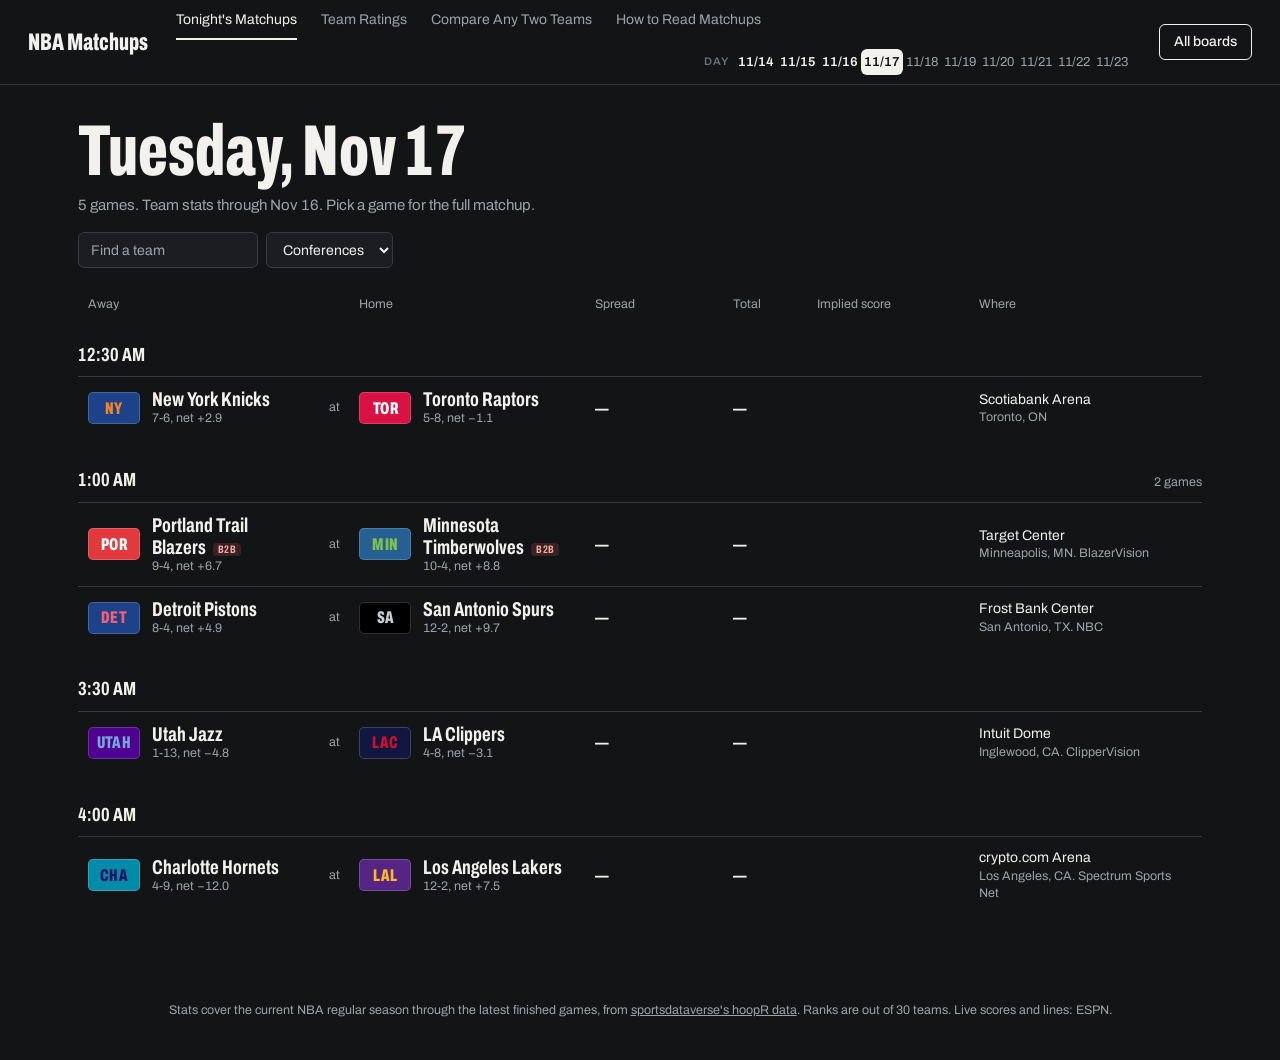
==== index.html @ ba772531 "Start the NBA Matchup Dashboard repo Co-Authored-By: Claude Opus 5.5 <noreply@anthropic.com> Claude-" ====
<!DOCTYPE html>
<html lang="en">
<head>
<meta charset="UTF-8">
<meta name="viewport" content="width=device-width, initial-scale=1.0">
<title>NBA Matchups</title>
<meta name="description" content="Every NBA game tonight on one board: spreads, totals, implied scores and rest, with a full offense-vs-defense breakdown of each matchup.">
<meta property="og:type" content="website">
<meta property="og:site_name" content="NBA Matchups">
<meta property="og:title" content="NBA Matchups">
<meta property="og:description" content="Every NBA game tonight on one board: spreads, totals, implied scores and rest, with a full offense-vs-defense breakdown of each matchup.">
<link rel="preconnect" href="https://fonts.googleapis.com">
<link rel="preconnect" href="https://fonts.gstatic.com" crossorigin>
<link rel="stylesheet" href="https://fonts.googleapis.com/css2?family=Archivo:wdth,wght@62..125,400..800&display=swap">
<link rel="stylesheet" href="style.css?v=202611172030">
<link rel="stylesheet" href="nba.css?v=202611172030">
</head>
<body data-page="week">
<header class="topbar">
  <h1><a href="index.html" class="home-link">NBA Matchups</a></h1>
  <nav class="topnav no-print">
    <a href="index.html" class="active"><span class="nav-full">Tonight's Matchups</span><span class="nav-short">Tonight</span></a>
    <a href="ratings.html"><span class="nav-full">Team Ratings</span><span class="nav-short">Ratings</span></a>
    <a href="compare.html"><span class="nav-full">Compare Any Two Teams</span><span class="nav-short">Compare</span></a>
    <a href="how-to-read.html"><span class="nav-full">How to Read Matchups</span><span class="nav-short">How to Read</span></a>
  </nav>
  <a href="/" class="league-link no-print">All boards</a>
</header>

<main id="app">
  <section class="week-head">
    <div>
      <h2 id="weekTitle" class="week-title">Tonight's Matchups</h2>
      <p id="weekSub" class="week-sub"></p>
    </div>
    <div class="week-filters">
      <input id="teamSearch" type="search" placeholder="Find a team" aria-label="Find a team">
      <select id="confFilter" aria-label="Conference or division"></select>
    </div>
  </section>
  <div id="gameList"><div class="empty-note">Loading games...</div></div>
</main>

<footer class="no-print">
  <p>Stats cover the current NBA regular season through the latest finished games, from <a href="https://github.com/sportsdataverse/hoopR-nba-data" rel="noopener">sportsdataverse's hoopR data</a>. Ranks are out of 30 teams. Live scores and lines: ESPN.</p>
</footer>

<script src="teamcolors.js?v=202611172030"></script>
<script src="common.js?v=202611172030"></script>
<script src="live.js?v=202611172030"></script>
<script src="matchups.js?v=202611172030"></script>
</body>
</html>
---- style.css ----
:root {
  --bg: #131416;
  --panel: #1b1d21;
  --panel-alt: #24272c;
  --border: #353a42;
  --hair: rgba(53, 58, 66, 0.55);
  --text: #f2f1ee;
  --text-dim: #9da2ab;
  --mute: #6b717c;
  --accent: #f2f1ee;
  --accent-soft: #24272c;
  --good: #4ade80;
  --neg: #f87171;
  --good-bg: rgba(74, 222, 128, 0.16);
  --neg-bg: rgba(248, 113, 113, 0.16);
  --live: #dc2626;
  --track: #353a42;
  --radius: 8px;
  --font: "Archivo", "Helvetica Neue", Arial, sans-serif;
  /* a team's colors; each team's element sets its own (teamcolors.js) */
  --tc: #3a3f47;
  --tc-on: #f2f1ee;
  --tc-on2: #f2f1ee;
  --tc-on2s: #f2f1ee;
  --tc-ink: #f2f1ee;
  --tc-inkp: #111318;
}

* { box-sizing: border-box; }

html { -webkit-text-size-adjust: 100%; }

body {
  margin: 0;
  font-family: var(--font);
  font-size: 0.9375rem;
  line-height: 1.4;
  background: var(--bg);
  color: var(--text);
  font-variant-numeric: tabular-nums;
  -webkit-font-smoothing: antialiased;
}

button, input, select { font: inherit; }
[hidden] { display: none !important; }
a { color: inherit; }
:focus-visible { outline: 2px solid var(--text); outline-offset: 2px; }

/* ---------- Top bar ---------- */
.topbar {
  display: grid;
  grid-template-columns: auto minmax(0, 1fr) auto;
  column-gap: 28px;
  align-items: center;
  padding: 0 28px;
  min-height: 64px;
  border-bottom: 1px solid var(--border);
}
.topbar h1 {
  margin: 0;
  font-size: 1.5rem;
  line-height: 1;
  font-stretch: 62%;
  font-weight: 800;
  white-space: nowrap;
}
.home-link { color: inherit; text-decoration: none; }
.topnav { display: flex; align-items: stretch; flex-wrap: wrap; gap: 0 24px; min-height: 64px; }
.topnav a {
  display: flex;
  align-items: center;
  color: var(--text-dim);
  text-decoration: none;
  font-size: 0.875rem;
  white-space: nowrap;
  border-top: 2px solid transparent;
  border-bottom: 2px solid transparent;
}
.topnav > a { min-height: 40px; }
.topnav a:hover { color: var(--text); }
.topnav a.active { color: var(--text); border-bottom-color: var(--accent); }
.topnav .nav-short { display: none; }

/* Week strip: one link per week, right-aligned so the last week sits beside the player
   search. It takes whatever room the top bar has left and scrolls sideways when short. */
.navtools {
  flex: 1 1 auto;      /* wraps to its own row, as one piece, when the first row is full */
  min-width: 0;
  display: flex;
  align-items: center;
  gap: 0 14px;
  min-height: 44px;
}
.weeknav {
  flex: 1 1 auto;
  min-width: 0;
  display: flex;
  align-items: center;
  overflow-x: auto;
  scrollbar-width: none;
}
.topnav.nav-tight .nav-full { display: none; }
.topnav.nav-tight .nav-short { display: inline; }
.weeknav::-webkit-scrollbar { display: none; }
.wk-label {
  flex: none;
  margin-left: auto;   /* pushes the weeks to the right; unlike justify-content it still scrolls */
  padding-right: 6px;
  font-size: 0.6875rem;
  font-weight: 600;
  letter-spacing: 0.08em;
  text-transform: uppercase;
  color: var(--mute);
}
.topnav .weeknav a {
  position: relative;
  flex: none;
  justify-content: center;
  min-width: 24px;
  height: 26px;
  padding: 0 3px;
  border: 0;
  border-radius: 6px;
  font-size: 0.8125rem;
  font-weight: 600;
  color: var(--text);
}
.topnav .weeknav a.next { font-weight: 400; color: var(--text-dim); }
.topnav .weeknav a.now { box-shadow: inset 0 0 0 1px var(--text-dim); }
.topnav .weeknav a:hover { background: var(--panel-alt); color: var(--text); }
.topnav .weeknav a.sel { background: var(--accent); color: var(--bg); box-shadow: none; }
.wk-pre { position: absolute; width: 1px; height: 1px; overflow: hidden; clip-path: inset(50%); white-space: nowrap; }
.navtools .psearch { flex: none; margin-left: 0; }

.league-link {
  display: inline-flex;
  align-items: center;
  height: 36px;
  padding: 0 14px;
  border: 1px solid var(--accent);
  border-radius: 6px;
  color: var(--text);
  text-decoration: none;
  font-size: 0.875rem;
  font-weight: 500;
  white-space: nowrap;
}
.league-link:hover { background: var(--panel-alt); }

main {
  max-width: 1180px;
  margin: 0 auto;
  padding: 32px 28px 56px;
}

/* ---------- Buttons and fields ---------- */
.print-btn {
  display: inline-flex;
  align-items: center;
  height: 36px;
  padding: 0 14px;
  background: transparent;
  color: var(--text);
  border: 1px solid var(--border);
  border-radius: 6px;
  font-size: 0.875rem;
  font-weight: 500;
  text-decoration: none;
  white-space: nowrap;
  cursor: pointer;
}
.print-btn:hover { background: var(--panel-alt); }
.print-btn:disabled { opacity: 0.5; cursor: default; }
a.pdf-btn[hidden] { display: none; }
.bar-actions { display: flex; gap: 8px; flex-wrap: wrap; justify-content: flex-end; }
.print-btn-single { height: 32px; }

.week-filters input[type="search"], .week-filters select, .picker select, .psearch input,
.prop-inputs select, .prop-inputs input {
  height: 36px;
  padding: 0 12px;
  background: var(--panel);
  color: var(--text);
  border: 1px solid var(--border);
  border-radius: 6px;
  font-size: 0.875rem;
}
.week-filters input::placeholder, .psearch input::placeholder { color: var(--text-dim); }

/* ---------- Team block ---------- */
.slab {
  display: inline-grid;
  place-items: center;
  flex: none;
  width: 52px;
  height: 32px;
  border-radius: 5px;
  background: var(--tc);
  color: var(--tc-on2);
  font-size: 1.0625rem;
  line-height: 1;
  font-stretch: 62%;
  font-weight: 800;
  letter-spacing: 0.02em;
  box-shadow: inset 0 0 0 1px rgba(255, 255, 255, 0.18);
  -webkit-print-color-adjust: exact;
  print-color-adjust: exact;
}
.slab.long { font-size: 0.875rem; letter-spacing: 0; }
.tc { color: var(--tc-ink); }

/* ---------- AP rank tag ---------- */
.ap-rank {
  display: inline-block;
  margin-right: 5px;
  font-size: 0.68em;
  font-weight: 600;
  font-stretch: 100%;
  opacity: 0.75;
  vertical-align: 0.1em;
}

/* ---------- Week board ---------- */
.week-head {
  display: flex;
  justify-content: space-between;
  align-items: flex-end;
  gap: 16px 24px;
  flex-wrap: wrap;
  margin-bottom: 28px;
}
.week-title { margin: 0; font-size: 4.5rem; line-height: 0.95; font-stretch: 62%; font-weight: 800; }
.week-sub { margin: 10px 0 0; color: var(--text-dim); }
.week-filters { display: flex; gap: 8px; align-items: center; flex-wrap: wrap; }
.week-filters input[type="search"] { width: 180px; }
.ranked-toggle { display: flex; gap: 8px; align-items: center; min-height: 36px; padding: 0 6px; font-size: 0.875rem; cursor: pointer; }
.ranked-toggle input { width: 18px; height: 18px; margin: 0; accent-color: var(--text); }
.live-note { margin: 6px 0 0; font-size: 0.8125rem; color: var(--text); }

.board-cols, .game-row {
  display: grid;
  grid-template-columns: minmax(0, 1.35fr) 22px minmax(0, 1.35fr) 124px 70px 148px minmax(0, 1.3fr);
  column-gap: 14px;
  align-items: center;
}
.board-cols { padding: 0 10px; font-size: 0.78rem; color: var(--text-dim); }
.day-label {
  display: flex;
  align-items: baseline;
  gap: 10px;
  margin: 0;
  padding: 28px 0 8px;
  font-size: 1.1875rem;
  font-stretch: 68%;
  font-weight: 700;
}
.day-count { margin-left: auto; font-size: 0.78rem; font-weight: 400; font-stretch: 100%; color: var(--text-dim); }
.game-row {
  padding: 11px 10px;
  border-top: 1px solid var(--border);
  color: var(--text);
  text-decoration: none;
}
.game-row:hover { background: var(--panel); }
.gr-team { display: flex; align-items: center; gap: 12px; min-width: 0; }
.gr-tx { min-width: 0; flex: 1; }
.gr-name { font-size: 1.25rem; line-height: 1.1; font-stretch: 68%; font-weight: 700; text-wrap: balance; }
.gr-sub { font-size: 0.78rem; color: var(--text-dim); }
.gr-score { margin-left: auto; font-size: 1.75rem; line-height: 1; font-stretch: 62%; font-weight: 800; }
.gr-team.lost .gr-score { color: var(--text-dim); }
.gr-at { text-align: center; font-size: 0.78rem; color: var(--text-dim); }
.gr-big { font-size: 1.25rem; line-height: 1.15; font-stretch: 68%; font-weight: 700; }
.gr-move { color: var(--accent); }
.game-row.done .gr-spread, .game-row.done .gr-total { color: var(--text-dim); }
/* a later week's games (week strip) are a plain list, not links */
.game-row.upcoming, .game-row.upcoming:hover { background: none; cursor: default; }
.gr-implied, .gr-where { min-width: 0; font-size: 0.875rem; }
.gr-note { color: var(--text); }
.ou-pre, .imp-pre { display: none; }
.game-sit { color: var(--text); }
.poss { margin-left: 6px; font-size: 0.6em; vertical-align: 0.2em; }
.hero-score .poss { margin-left: 8px; font-size: 0.875rem; vertical-align: middle; }
.bye-note { margin: 20px 0 0; padding-top: 14px; border-top: 1px solid var(--border); color: var(--text-dim); font-size: 0.875rem; }

/* ---------- Matchup page: scorebug ---------- */
.matchup-bar { display: flex; justify-content: space-between; align-items: center; gap: 12px; flex-wrap: wrap; margin-bottom: 16px; }
.back-link { color: var(--text-dim); text-decoration: none; font-size: 0.875rem; }
.back-link:hover { color: var(--text); }
.mh-week { margin-bottom: 8px; font-size: 0.875rem; color: var(--text-dim); }
.game-hero {
  display: grid;
  grid-template-columns: minmax(0, 1fr) 280px minmax(0, 1fr);
  border: 1px solid var(--border);
  border-radius: var(--radius);
  overflow: hidden;
}
.hero-team {
  display: grid;
  grid-template-columns: minmax(0, 1fr) auto;
  grid-template-areas: "side side" "name score" "rec rec";
  align-content: center;
  align-items: center;
  gap: 6px 16px;
  padding: 26px 30px;
  min-width: 0;
  background: var(--tc);
  color: var(--tc-on2);
  -webkit-print-color-adjust: exact;
  print-color-adjust: exact;
}
.hero-team[data-side="home"] {
  grid-template-columns: auto minmax(0, 1fr);
  grid-template-areas: "side side" "score name" "rec rec";
  text-align: right;
}
.hero-side { grid-area: side; font-size: 0.8125rem; font-weight: 600; color: var(--tc-on2s); }
.hero-name { grid-area: name; min-width: 0; font-size: 2.875rem; line-height: 0.95; font-stretch: 62%; font-weight: 800; text-wrap: balance; overflow-wrap: break-word; }
.hero-rec { grid-area: rec; font-size: 0.875rem; font-weight: 500; color: var(--tc-on2s); }
.hero-score { grid-area: score; font-size: 3.75rem; line-height: 0.9; font-stretch: 62%; font-weight: 800; }
.hero-score[hidden] { display: none; }
.hero-score.lost { opacity: 0.6; }
.hero-mid {
  display: flex;
  flex-direction: column;
  align-items: center;
  justify-content: center;
  gap: 2px;
  padding: 22px 16px;
  background: var(--panel);
  text-align: center;
}
.hero-live { margin-bottom: 8px; font-size: 0.875rem; font-weight: 600; }
.hero-line { font-size: 2.75rem; line-height: 1; font-stretch: 62%; font-weight: 800; }
.hero-total { margin-top: 4px; font-size: 1.375rem; font-stretch: 68%; font-weight: 700; }
.hero-info { font-size: 0.78rem; color: var(--text-dim); }
.hero-implied { margin-top: 8px; }
.hero-move { color: var(--accent); }
.hero-facts {
  display: flex;
  flex-wrap: wrap;
  justify-content: space-between;
  gap: 6px 24px;
  padding: 12px 4px;
  border-bottom: 1px solid var(--border);
  font-size: 0.875rem;
  color: var(--text-dim);
}
.hero-ref { padding: 8px 4px 0; font-size: 0.78rem; color: var(--text-dim); }
/* the value board's line, bets and links under the header (from fb-value-board's feed) */
.hero-board {
  display: flex; flex-wrap: wrap; align-items: baseline; gap: 6px 18px;
  margin-top: 10px; padding: 10px 12px; border: 1px solid var(--border); border-radius: 6px;
  font-size: 0.875rem; color: var(--text-dim);
}
.hero-board b { color: var(--text); }
.vb-lbl { font-weight: 700; color: var(--text); text-transform: uppercase; letter-spacing: 0.04em; font-size: 0.72rem; }
.vb-bet { white-space: nowrap; color: var(--text); font-weight: 600; padding: 1px 6px; border-radius: 4px; background: rgba(250, 204, 21, 0.16); }
.vb-none { color: var(--text-dim); }
.vb-links { margin-left: auto; }
.vb-links a { color: var(--accent); }
.gr-board { margin-top: 3px; font-size: 0.74rem; color: var(--text-dim); }
.gr-board b { color: var(--text); font-weight: 600; }
.gr-board .vb-bet { font-size: 0.72rem; padding: 0 4px; }
.prop-note { margin-top: 6px; }
@media print { .hero-board, .gr-board { display: none !important; } }

/* ---------- Sections, head to head, betting ---------- */
.section-title { margin: 40px 0 12px; font-size: 1.625rem; line-height: 1.1; font-stretch: 62%; font-weight: 800; }
.edge-grid { display: grid; grid-template-columns: repeat(2, minmax(0, 1fr)); gap: 16px; }
.edge-panel {
  min-width: 0;
  padding: 18px 20px 12px;
  background: var(--panel);
  border: 1px solid var(--border);
  border-radius: var(--radius);
  overflow-x: auto;
}
.edge-panel h4 { margin: 0 0 14px; font-size: 1.0625rem; font-weight: 600; }
.tape {
  display: grid;
  grid-template-columns: 104px 92px minmax(0, 1fr) minmax(0, 1fr) 92px 44px;
  column-gap: 10px;
  align-items: center;
  padding: 7px 0;
  border-top: 1px solid var(--hair);
  font-size: 0.875rem;
}
.tape-h { padding-top: 0; border-top: 0; font-size: 0.78rem; color: var(--text-dim); }
.tape .lbl { color: var(--text-dim); }
.tape .num { text-align: right; }
.tape .edge b { white-space: nowrap; font-size: 0.9375rem; font-stretch: 68%; font-weight: 700; }
.tape .edge .even { color: var(--text-dim); }
.rk { color: var(--text-dim); font-size: 0.78rem; }
.tl { display: flex; justify-content: flex-end; padding-right: 3px; border-right: 1px solid var(--text); }
.tr { display: flex; }
.tb { display: block; height: 10px; border-radius: 2px; background: var(--mute); -webkit-print-color-adjust: exact; print-color-adjust: exact; }
.tb.on { background: var(--tc-ink); }
.edge-key { max-width: 78ch; margin: 10px 0 0; font-size: 0.78rem; color: var(--text-dim); }
.tape-group {
  padding: 14px 0 4px;
  font-size: 0.6875rem;
  font-weight: 600;
  letter-spacing: 0.08em;
  text-transform: uppercase;
  color: var(--text-dim);
}

/* ---------- How to Read Matchups ---------- */
.learn-lede b { color: var(--text); }
.learn-controls { align-items: center; }
.learn-lbl { font-size: 0.8125rem; color: var(--text-dim); }
.learn-controls select { height: 36px; padding: 0 12px; background: var(--panel); color: var(--text); border: 1px solid var(--border); border-radius: 6px; font-size: 0.875rem; }
.learn-btn { display: inline-flex; align-items: center; height: 36px; padding: 0 14px; background: var(--text); color: var(--bg); border-radius: 6px; font-size: 0.875rem; font-weight: 600; text-decoration: none; white-space: nowrap; }
.learn-btn:hover { filter: brightness(0.92); }
.learn-jump { display: flex; flex-wrap: wrap; gap: 8px; margin: -8px 0 36px; }
.learn-jump a { display: inline-flex; align-items: center; gap: 8px; min-height: 36px; padding: 0 12px; border: 1px solid var(--border); border-radius: 6px; color: var(--text-dim); font-size: 0.8125rem; text-decoration: none; }
.learn-jump a:hover { color: var(--text); background: var(--panel-alt); }
.learn-jump .lm { background: var(--panel-alt); color: var(--text); }
.lm { display: inline-grid; place-items: center; flex: none; width: 22px; height: 22px; border-radius: 11px; background: var(--text); color: var(--bg); font-size: 0.6875rem; font-weight: 800; font-stretch: 100%; line-height: 1; letter-spacing: 0; text-transform: none; vertical-align: middle; }
.lm-in { width: 18px; height: 18px; border-radius: 9px; font-size: 0.625rem; margin-left: 4px; }
.learn-sec { margin-bottom: 48px; scroll-margin-top: 16px; }
.learn-head { display: flex; flex-wrap: wrap; align-items: baseline; gap: 4px 12px; margin-bottom: 14px; }
.learn-num { font-size: 0.8125rem; font-weight: 700; color: var(--mute); }
.learn-head h3 { margin: 0; font-size: 1.9rem; line-height: 1; font-stretch: 68%; font-weight: 800; }
.learn-sub { font-size: 0.875rem; color: var(--text-dim); }
.learn-row { display: flex; flex-wrap: wrap; align-items: flex-start; gap: 24px; }
.learn-ex { flex: 999 1 600px; min-width: 0; }
.learn-notes { flex: 1 1 320px; margin: 0; padding: 0; list-style: none; display: flex; flex-direction: column; gap: 14px; }
.learn-notes li { display: grid; grid-template-columns: 26px minmax(0, 1fr); gap: 10px; }
.learn-notes b { display: block; font-size: 0.9375rem; }
.learn-row.wide { flex-direction: column; align-items: stretch; }
.learn-row.wide .learn-ex { flex: none; width: 100%; }
.learn-row.wide .learn-notes { flex: none; display: grid; grid-template-columns: repeat(auto-fit, minmax(260px, 1fr)); gap: 16px 24px; }
.learn-notes p { margin: 2px 0 0; font-size: 0.875rem; color: var(--text-dim); line-height: 1.5; }
.learn-gloss { display: grid; grid-template-columns: repeat(auto-fit, minmax(240px, 1fr)); gap: 10px; margin-top: 18px; }
.learn-gloss div { padding: 12px 14px; background: var(--panel); border: 1px solid var(--hair); border-radius: var(--radius); }
.learn-gloss b { display: block; font-size: 0.875rem; }
.learn-gloss span { font-size: 0.8125rem; color: var(--text-dim); }
.learn-card { margin: 0; }
.learn-card .usage-block { margin-bottom: 0; }
.learn-split { display: flex; flex-wrap: wrap; gap: 14px; align-items: flex-start; }
.learn-split > .learn-card { flex: 1 1 340px; min-width: 0; }
.learn-tip { flex: 1 1 300px; min-width: 0; padding: 12px 12px 10px; background: var(--panel-alt); border: 1px solid var(--border); border-radius: var(--radius); overflow-x: auto; }
.learn-tip table { width: auto; min-width: 100%; font-size: 0.8125rem; }
.learn-tip th, .learn-tip td { padding: 3px 7px; }
.learn-tip .ptip-foot { display: none; }
.learn-prop { margin: 10px 0 0; font-size: 0.875rem; }
.learn-sum { display: flex; flex-wrap: wrap; align-items: center; justify-content: space-between; gap: 12px 24px; padding: 18px 20px; background: var(--panel); border: 1px solid var(--border); border-radius: var(--radius); }
.learn-sum > div { flex: 1 1 520px; }
.learn-sum b { font-size: 1.0625rem; }
.learn-sum p { margin: 4px 0 0; color: var(--text-dim); line-height: 1.5; }

/* Pace and tendency (matchup page, under Head to Head) */
.pace-panel {
  margin-top: 16px;
  padding: 16px 20px 12px;
  background: var(--panel);
  border: 1px solid var(--border);
  border-radius: var(--radius);
}
.pace-head { display: flex; flex-wrap: wrap; align-items: baseline; justify-content: space-between; gap: 4px 16px; margin-bottom: 6px; }
.pace-head h4 { margin: 0; font-size: 1.0625rem; font-weight: 600; }
.pace-sum { font-size: 0.8125rem; color: var(--text-dim); }
.pace-sum b { color: var(--text); }
.pace-scroll { overflow-x: auto; }
.pace-panel table { min-width: 520px; }
.pace-team { display: inline-flex; align-items: center; gap: 10px; }
.pace-team .slab { width: 44px; height: 26px; font-size: 0.9375rem; }

/* Usage (team card) */
.usage-block { margin: 0 0 20px; }
.usage-block > h4 { margin: 0 0 4px 8px; font-size: 0.9375rem; font-weight: 600; }
.usage-block th, .usage-block td { padding: 7px 6px; }
.usage-block .pos-cell { font-size: 0.78rem; color: var(--text-dim); }
.share { display: inline-block; width: 64px; height: 8px; margin-right: 8px; vertical-align: 1px; border-radius: 2px; background: var(--track); }
.share i { display: block; height: 8px; border-radius: 2px; background: var(--tc-ink); -webkit-print-color-adjust: exact; print-color-adjust: exact; }
.trend { color: var(--text-dim); white-space: nowrap; }
.trend.up { color: #7cb6ff; }
.trend.down { color: #ff9a5c; }
.usage-carries { display: flex; flex-wrap: wrap; align-items: center; gap: 8px; margin: 10px 0 0 8px; }
.usage-carries .lbl { font-size: 0.8125rem; color: var(--text-dim); }
.usage-chip { display: inline-flex; align-items: center; gap: 8px; min-height: 32px; padding: 0 12px; border: 1px solid var(--border); border-radius: 6px; font-size: 0.8125rem; }
.usage-block .bet-note { margin-left: 8px; }
.edge-table td { padding: 7px 6px; }
.edge-table td.lbl { color: var(--text-dim); }

.bet-panel { padding-bottom: 10px; }
.bet-panel h4 { margin: 0; font-size: 1.375rem; line-height: 1.1; font-stretch: 68%; font-weight: 700; color: var(--tc-ink); }
.bet-chips {
  display: grid;
  grid-template-columns: repeat(6, minmax(0, 1fr));
  gap: 12px;
  margin: 12px 0 14px;
  padding: 12px 0;
  border-top: 1px solid var(--border);
  border-bottom: 1px solid var(--border);
}
.bet-chip { display: flex; flex-direction: column; gap: 1px; min-width: 0; }
.bet-chip .lbl { font-size: 0.78rem; color: var(--text-dim); }
.bet-chip b { font-size: 1.1875rem; font-stretch: 68%; font-weight: 700; }
.bet-chip .rk { min-height: 1.1em; }
.tag {
  display: inline-block;
  min-width: 22px;
  padding: 1px 6px;
  border-radius: 4px;
  font-size: 0.75rem;
  font-weight: 700;
  text-align: center;
}
.tag.W { background: var(--good-bg); color: var(--good); }
.tag.L { background: var(--neg-bg); color: var(--neg); }
.tag.P { background: var(--track); color: var(--text-dim); }

/* ---------- Tables ---------- */
table { width: 100%; border-collapse: collapse; font-size: 0.875rem; }
th, td { padding: 7px 8px; text-align: left; white-space: nowrap; }
th { color: var(--text-dim); font-size: 0.78rem; font-weight: 500; border-bottom: 1px solid var(--border); }
td { border-bottom: 1px solid var(--hair); }
tbody tr:last-child td { border-bottom: 0; }
td.num, th.num { text-align: right; }

/* ---------- Team card ---------- */
#teamCards, .m-cards { display: flex; flex-direction: column; gap: 20px; }
.team-card {
  padding: 22px 24px 24px;
  background: var(--panel);
  border: 1px solid var(--border);
  border-radius: var(--radius);
}
.team-card-header { display: flex; align-items: center; gap: 16px 28px; flex-wrap: wrap; margin-bottom: 18px; }
.team-name-block { display: flex; align-items: center; gap: 14px; flex-wrap: wrap; min-width: 0; margin-right: auto; }
.team-name-block h2 { margin: 0; font-size: 2rem; line-height: 1; font-stretch: 62%; font-weight: 800; color: var(--tc-ink); }
.record { font-size: 1.375rem; line-height: 1; font-stretch: 68%; font-weight: 700; }
.record b { font-weight: inherit; }
.record .conf { margin-left: 8px; font-size: 0.875rem; font-stretch: 100%; font-weight: 400; color: var(--text-dim); }
.rating-badges { display: flex; gap: 28px; }
.badge { display: flex; flex-direction: column; gap: 1px; }
.badge .label { font-size: 0.78rem; color: var(--text-dim); }
.badge .value { font-size: 1.1875rem; font-stretch: 68%; font-weight: 700; }
.pos, .badge .value.pos { color: var(--good); }
.neg, .badge .value.neg { color: var(--neg); }

.stat-columns { display: grid; grid-template-columns: minmax(0, 1fr) 200px minmax(0, 1fr); gap: 14px; margin-bottom: 22px; }
.stat-col { padding: 16px; background: var(--panel-alt); border-radius: 6px; }
.stat-col h3 { margin: 0 0 10px; font-size: 0.9375rem; font-weight: 600; text-align: center; }
.gauges { display: flex; gap: 10px 40px; justify-content: center; flex-wrap: wrap; }
.gauge-block { width: 120px; text-align: center; }
.g-track { stroke: var(--track); }
.g-arc { stroke: var(--tc-ink); }
.g-needle { stroke: var(--text); }
.g-hub { fill: var(--text); }
.gauge-value { font-size: 1.625rem; line-height: 1.1; font-stretch: 62%; font-weight: 800; }
.gauge-label, .gauge-rank { font-size: 0.78rem; color: var(--text-dim); }
.mini-stats {
  display: grid;
  grid-template-columns: repeat(3, minmax(0, 1fr));
  gap: 8px;
  margin-top: 14px;
  padding-top: 12px;
  border-top: 1px solid var(--border);
  text-align: center;
}
.mini-stat .val { font-size: 1.1875rem; font-stretch: 68%; font-weight: 700; }
.mini-stat .lbl, .mini-stat .avg { font-size: 0.78rem; color: var(--text-dim); }
.center-col { display: flex; flex-direction: column; justify-content: center; gap: 14px; text-align: center; }
.rank-line .lbl { font-size: 0.78rem; color: var(--text-dim); }
.rank-line .val { font-size: 1.375rem; font-stretch: 68%; font-weight: 700; }
.rank-line .val span { font-size: 0.875rem; font-stretch: 100%; font-weight: 500; color: var(--text-dim); }

.tables-row { display: grid; grid-template-columns: repeat(3, minmax(0, 1fr)); gap: 20px; margin-bottom: 20px; }
.table-block { min-width: 0; overflow-x: auto; }
.table-block h4 { margin: 0 0 4px 8px; font-size: 0.9375rem; font-weight: 600; }
.tables-row th, .tables-row td { padding: 7px 6px; }
.tables-row td:first-child { white-space: normal; }
.defpos-row { display: grid; grid-template-columns: repeat(2, minmax(0, 1fr)); gap: 10px; }
.defpos-block {
  display: grid;
  grid-template-columns: minmax(0, 1.2fr) minmax(0, 3fr);
  gap: 8px;
  align-items: baseline;
  padding: 10px 14px;
  background: var(--panel-alt);
  border-radius: 6px;
}
.defpos-block h4 { margin: 0; font-size: 0.875rem; font-weight: 600; }
.defpos-stats { display: grid; grid-template-columns: repeat(3, minmax(0, 1fr)); gap: 8px; }
.defpos-stats .item { display: flex; align-items: baseline; gap: 5px; }
.defpos-stats .item .val { font-size: 1.125rem; font-stretch: 68%; font-weight: 700; }
.defpos-stats .item .lbl { font-size: 0.78rem; color: var(--text-dim); }

/* ---------- Team vs Team picker ---------- */
.matchup-picker { display: flex; align-items: flex-end; gap: 16px; flex-wrap: wrap; margin-bottom: 28px; }
.picker { display: flex; flex-direction: column; gap: 6px; }
.picker label { font-size: 0.78rem; color: var(--text-dim); }
.picker select { min-width: 240px; cursor: pointer; }
.vs { padding-bottom: 8px; font-size: 0.875rem; color: var(--text-dim); }
.matchup-picker .print-btn { margin-left: auto; }

footer { padding: 20px 28px 28px; text-align: center; font-size: 0.78rem; color: var(--text-dim); }
.empty-note { padding: 20px; text-align: center; font-size: 0.875rem; color: var(--text-dim); }
.empty-note a { color: var(--text); }
.print-hide { display: none !important; }

/* ---------- Live scores and box score ---------- */
.live-badge, .final-badge {
  display: inline-block;
  padding: 1px 6px;
  border-radius: 4px;
  font-size: 0.72rem;
  font-weight: 700;
  font-stretch: 100%;
  line-height: 1.4;
  vertical-align: 0.15em;
}
.live-badge { background: var(--live); color: #fff; }
.final-badge { background: var(--panel-alt); color: var(--text-dim); border: 1px solid var(--border); }
.live-dot {
  display: inline-block;
  align-self: center;
  width: 8px;
  height: 8px;
  border-radius: 50%;
  background: #ef4444;
  animation: live-pulse 1.6s ease-in-out infinite;
}
@keyframes live-pulse { 0%, 100% { opacity: 1; } 50% { opacity: 0.35; } }
@media (prefers-reduced-motion: reduce) { .live-dot { animation: none; } }

.boxscore { margin-top: 4px; }
.boxscore .section-title .live-badge, .boxscore .section-title .final-badge { margin-left: 8px; }
.box-status { margin-left: 4px; font-size: 0.875rem; font-stretch: 100%; font-weight: 500; }
.box-grid { display: grid; grid-template-columns: repeat(2, minmax(0, 1fr)); gap: 16px; margin-bottom: 16px; }
.box-table { width: 100%; }
.box-table td.tot { border-left: 1px solid var(--border); }
.box-sub + .box-sub { margin-top: 12px; }
.box-sub-title { margin: 2px 0 2px 6px; font-size: 0.8125rem; font-weight: 600; color: var(--text-dim); }
.box-players-table td:first-child { white-space: normal; }
.box-lastplay { margin-top: 10px; font-size: 0.8125rem; color: var(--text-dim); }
.box-lastplay span { color: var(--text); font-weight: 600; }
.box-scoring { margin-bottom: 4px; }
.box-scoring td.play-text { white-space: normal; }

/* ---------- Print all page ---------- */
.print-status { color: var(--text-dim); font-size: 0.875rem; }
.print-matchup { margin-bottom: 40px; padding-bottom: 28px; border-bottom: 1px dashed var(--border); }
.print-matchup:last-child { border-bottom: none; }

/* ---------- Player game logs and team games ---------- */
.plink, .tlink {
  margin: 0;
  padding: 0;
  background: none;
  border: 0;
  font: inherit;
  color: inherit;
  cursor: pointer;
  text-align: inherit;
  text-decoration: underline dotted;
  text-decoration-thickness: 1px;
  text-decoration-color: var(--mute);
  text-underline-offset: 3px;
}
.tlink { text-decoration-color: currentColor; text-underline-offset: 0.12em; }
.plink:hover, .tlink:hover { text-decoration-style: solid; text-decoration-color: currentColor; }

.ptip {
  position: fixed;
  z-index: 60;
  max-width: calc(100vw - 16px);
  padding: 12px 12px 8px;
  background: var(--panel-alt);
  border: 1px solid var(--border);
  border-radius: var(--radius);
  box-shadow: 0 10px 28px rgba(0, 0, 0, 0.5);
  pointer-events: none;
}
.ptip table { width: auto; min-width: 100%; font-size: 0.8125rem; }
.ptip th, .ptip td { padding: 3px 7px; }
.ptip-head { display: flex; justify-content: space-between; align-items: baseline; gap: 16px; margin-bottom: 6px; }
.ptip-head b { font-size: 1.125rem; font-stretch: 68%; font-weight: 700; }
.ptip-head span { font-size: 0.78rem; color: var(--text-dim); }
.ptip-foot { margin-top: 6px; font-size: 0.75rem; color: var(--text-dim); }
td.fp { font-weight: 700; }
.ttip td { white-space: nowrap; }

/* ---------- Defense dial popups (dpPassHtml / dpRushHtml in the page script) ---------- */
.gauge-block.dpop { cursor: pointer; border-radius: var(--radius); outline-offset: 2px; }
.defpos-block.dpop { cursor: pointer; outline-offset: 2px; }
.defpos-block.dpop h4 { text-decoration: underline dotted; text-underline-offset: 3px; text-decoration-color: var(--text-dim); }
.defpos-block.dpop:hover h4, .defpos-block.dpop[aria-expanded="true"] h4 { text-decoration-color: currentColor; }
.gauge-block.dpop .gauge-label { text-decoration: underline dotted; text-underline-offset: 3px; text-decoration-color: var(--text-dim); }
.gauge-block.dpop:hover .gauge-label, .gauge-block.dpop[aria-expanded="true"] .gauge-label { text-decoration-color: currentColor; }
.ptip.dtip { pointer-events: auto; max-width: min(600px, calc(100vw - 16px)); max-height: calc(100vh - 16px); overflow-y: auto; }
.ptip.dtip-backs { pointer-events: none; z-index: 61; min-width: 220px; }
.dtip td { white-space: nowrap; vertical-align: top; }
.dtip tr.dp-g > td { border-top: 1px solid var(--border); }
.dtip tbody tr:first-child > td { border-top: 0; }
.dtip tr.dp-more > td { border-top: 0; padding-top: 0; }
.dtip tfoot td { border-top: 1px solid var(--border); color: var(--text-dim); }
.dtip tfoot td b { color: var(--text); }
.dtip .dp-dim { color: var(--text-dim); }
.dtip .dp-pos { font-size: 0.72rem; color: var(--text-dim); }
.table-block .pt-pos { font-size: 0.72rem; font-weight: 600; letter-spacing: 0.02em; color: var(--text-dim); }
.dtip tr.dp-row { cursor: pointer; }
.dtip tr.dp-row:hover > td, .dtip tr.dp-row.on > td, .dtip tr.dp-row:focus-visible > td { background: var(--panel); }
.dtip tr.dp-row:focus-visible { outline: 2px solid var(--text-dim); outline-offset: -2px; }
.dtip tr.dp-sub > td { padding-top: 8px; font-size: 0.72rem; text-transform: uppercase; letter-spacing: 0.04em; color: var(--text-dim); }

.plog {
  position: fixed;
  inset: 0;
  z-index: 70;
  display: flex;
  align-items: center;
  justify-content: center;
  padding: 16px;
  background: rgba(8, 9, 10, 0.72);
}
.plog[hidden], .ptip[hidden] { display: none; }
body.plog-open { overflow: hidden; }
.plog-card {
  display: flex;
  flex-direction: column;
  width: min(880px, 100%);
  max-height: calc(100vh - 32px);
  background: var(--panel);
  border: 1px solid var(--border);
  border-radius: var(--radius);
  box-shadow: 0 18px 48px rgba(0, 0, 0, 0.55);
}
.plog-top { display: flex; justify-content: space-between; align-items: flex-start; gap: 12px; padding: 18px 20px 12px; }
.plog-top h3 { margin: 0; font-size: 1.625rem; line-height: 1.1; font-stretch: 62%; font-weight: 800; }
.plog-sub { margin-top: 4px; font-size: 0.875rem; color: var(--text-dim); }
.plog-close {
  flex: none;
  width: 36px;
  height: 36px;
  background: transparent;
  color: var(--text);
  border: 1px solid var(--border);
  border-radius: 6px;
  cursor: pointer;
}
.plog-close:hover { background: var(--panel-alt); }
.plog-scroll { overflow: auto; padding: 0 20px; -webkit-overflow-scrolling: touch; }
.plog-scroll th.grp { text-align: center; color: var(--text); }
.plog-scroll .gstart { border-left: 1px solid var(--border); }
.res.pos { color: var(--good); }
.res.neg { color: var(--neg); }
.plog-note { padding: 10px 20px 16px; font-size: 0.78rem; color: var(--text-dim); }
.plog-note a, .tg-card .empty-note a { color: var(--text); }

.tg-card .plog-scroll { padding-bottom: 4px; }
.tg-table td { vertical-align: top; }
.tg-table td:nth-child(-n+3) { white-space: nowrap; }
.tg-row { cursor: pointer; }
.tg-row:hover td, .tg-row:focus-within td { background: var(--panel-alt); }
.tg-name { font-weight: 600; }
.tg-line { font-size: 0.8125rem; color: var(--text-dim); white-space: nowrap; }
.tg-line b { color: var(--text); }
.tg-open, .tg-back {
  padding: 0;
  background: none;
  border: 0;
  font: inherit;
  font-size: 0.8125rem;
  color: var(--text);
  text-decoration: underline;
  text-underline-offset: 3px;
  white-space: nowrap;
  cursor: pointer;
}
.tg-back { display: block; margin-bottom: 8px; color: var(--text-dim); }
.tg-fallback { margin: 10px 0 4px; padding-left: 18px; font-size: 0.875rem; color: var(--text-dim); }
.tg-fallback b { color: var(--text); }
.tg-wait { padding: 24px 0; }

/* ---------- Prop tool ---------- */
.prop-tool { margin: 12px 20px 0; padding: 12px 14px; background: var(--panel-alt); border-radius: 6px; }
.prop-inputs { display: flex; flex-wrap: wrap; gap: 14px; align-items: center; }
.prop-inputs label { display: flex; align-items: center; gap: 8px; font-size: 0.8125rem; color: var(--text-dim); }
.prop-inputs input { width: 90px; }
.prop-result { margin-top: 10px; font-size: 0.875rem; line-height: 1.6; }
.prop-ctx { margin-top: 6px; font-size: 0.8125rem; color: var(--text-dim); }
.plog-scroll tr.prop-over td.prop-cell { color: var(--good); }
.plog-scroll tr.prop-under td.prop-cell { color: var(--text-dim); }

/* ---------- Injury tags ---------- */
.inj {
  display: inline-block;
  margin-left: 5px;
  padding: 0 4px;
  border-radius: 4px;
  font-size: 0.6875rem;
  font-weight: 700;
  line-height: 1.5;
  vertical-align: 1px;
  cursor: help;
}
.inj-O, .inj-D, .inj-IR, .inj-PUP, .inj-SUSP { background: var(--neg-bg); color: #fca5a5; }
.inj-Q { background: rgba(234, 179, 8, 0.2); color: #fde047; }
.inj-DNP, .inj-LP { background: var(--track); color: var(--text-dim); }
.ptip-inj, .plog-inj { margin: -2px 0 6px; font-size: 0.78rem; color: #fde047; }
.plog-inj { margin: 4px 0 0; }

/* ---------- Player search ---------- */
.psearch { position: relative; align-self: center; width: 200px; margin-left: auto; }
.psearch input { width: 100%; }
.psearch-list {
  position: absolute;
  right: 0;
  top: calc(100% + 4px);
  z-index: 55;
  width: max(100%, 260px);
  margin: 0;
  padding: 4px;
  list-style: none;
  background: var(--panel-alt);
  border: 1px solid var(--border);
  border-radius: var(--radius);
  box-shadow: 0 10px 28px rgba(0, 0, 0, 0.5);
  text-align: left;
}
.psearch-list li { display: flex; justify-content: space-between; gap: 10px; padding: 8px; border-radius: 5px; font-size: 0.875rem; cursor: pointer; }
.psearch-list li.active, .psearch-list li:hover { background: var(--border); }
.psearch-list .ps-meta { font-size: 0.78rem; color: var(--text-dim); white-space: nowrap; }
.psearch-list .ps-empty { color: var(--text-dim); cursor: default; }

/* ---------- Weekly Edges ---------- */
.board-block, .prop-boards .table-block {
  padding: 14px 16px;
  background: var(--panel);
  border: 1px solid var(--border);
  border-radius: var(--radius);
}
.board-link { display: inline-flex; align-items: center; gap: 6px; font-weight: 600; text-decoration: none; }
.board-at { font-size: 0.78rem; font-weight: 400; color: var(--text-dim); }
.board-block .slab { width: 44px; height: 26px; font-size: 0.9375rem; }
.board-block td.move { white-space: normal; min-width: 120px; max-width: 190px; }
.board-block td.proe-cell { white-space: nowrap; line-height: 1.35; }
.share-cell b { display: block; }
.prop-boards td:first-child { white-space: normal; min-width: 96px; }
.prop-boards th, .prop-boards td { padding-left: 4px; padding-right: 4px; }
.prop-boards td:first-child { min-width: 88px; }
.prop-boards .rk { font-size: 0.72rem; }
.share-cell .trend { display: block; font-size: 0.78rem; }
.board-block .slab.long { font-size: 0.75rem; }
.board-block .ap-rank { margin-right: 0; }
.board-link:hover { text-decoration: underline; text-underline-offset: 3px; }
.board-block td.move { font-size: 0.8125rem; color: var(--text-dim); }
.board-count { font-size: 0.875rem; color: var(--text-dim); }
.edge-intro { margin: -4px 0 12px; }
.edge-intro b { color: var(--text); }
.prop-boards { display: grid; grid-template-columns: repeat(auto-fit, minmax(min(460px, 100%), 1fr)); gap: 16px; }
.bet-note { margin: 8px 0 0; font-size: 0.78rem; color: var(--text-dim); }

/* ---------- Smaller screens ---------- */
/* The scorebug three across on a narrower window: names and scores scale with the window,
   so a long name and a live score both fit inside the team's block. */
@media screen and (min-width: 901px) and (max-width: 1240px) {
  .hero-team { gap: 6px 12px; padding: 24px 22px; }
  .hero-name { font-size: clamp(1.75rem, 3.4vw, 2.875rem); }
  .hero-score { font-size: clamp(2.5rem, 4.6vw, 3.75rem); }
}

@media (max-width: 900px) {
  .edge-grid, .box-grid { grid-template-columns: minmax(0, 1fr); }
  .stat-columns, .tables-row { grid-template-columns: minmax(0, 1fr); }
  .center-col { flex-direction: row; justify-content: space-around; }
}

/* Below this the blocks are too narrow for a name beside a score: stack the scorebug.
   Screen only, so the printed page keeps its three-across header. */
@media screen and (max-width: 900px) {
  .game-hero { grid-template-columns: minmax(0, 1fr); }
  .hero-team, .hero-team[data-side="home"] {
    grid-template-columns: minmax(0, 1fr) auto;
    grid-template-areas: "side side" "name score" "rec rec";
    padding: 18px 22px;
    text-align: left;
  }
  .hero-mid { padding: 18px 16px; }
}

@media (max-width: 820px) {
  .topbar { grid-template-columns: minmax(0, 1fr) auto; row-gap: 2px; padding: 10px 16px 0; min-height: 0; }
  .topbar h1 { grid-column: 1; grid-row: 1; }
  .league-link { grid-column: 2; grid-row: 1; height: 44px; }
  .topnav { grid-column: 1 / -1; grid-row: 2; gap: 0 22px; min-height: 0; }
  .topnav a { height: 44px; }
  .navtools { flex: 1 0 100%; flex-wrap: wrap; }
  .weeknav { flex: 1 0 100%; padding: 2px 0; }
  .wk-label { margin-left: 0; }
  .topnav .weeknav a { min-width: 36px; height: 36px; }
  .psearch, .navtools .psearch { flex: 1 0 100%; width: 100%; margin: 4px 0 12px; }
  .psearch input { height: 44px; }
  .psearch-list { left: 0; right: auto; width: 100%; }
  main { padding: 22px 16px 40px; }
  .week-title { font-size: 3.75rem; }
  .week-filters { width: 100%; }
  .week-filters input[type="search"], .week-filters select { flex: 1 1 140px; width: auto; height: 44px; min-width: 0; }
  .ranked-toggle { min-height: 44px; }
  .print-btn { height: 44px; }
  .print-btn-single { height: 36px; }
  .picker { flex: 1 1 200px; }
  .picker select { width: 100%; min-width: 0; height: 44px; }
  .vs { display: none; }
  .defpos-row { grid-template-columns: minmax(0, 1fr); }
  .rating-badges { gap: 22px; }
}

@media (max-width: 760px) {
  .board-cols { display: none; }
  .game-row {
    grid-template-columns: minmax(0, 1fr) auto;
    grid-template-areas: "away spread" "home total" "impl impl" "where where";
    gap: 6px 12px;
    padding: 12px 0;
  }
  .game-row:hover { background: none; }
  .gr-team.away { grid-area: away; }
  .gr-team.home { grid-area: home; }
  .gr-at { display: none; }
  .gr-spread { grid-area: spread; text-align: right; }
  .gr-total { grid-area: total; text-align: right; }
  .gr-total .gr-big { font-size: 1rem; color: var(--text-dim); }
  .gr-implied { grid-area: impl; margin-top: 2px; font-size: 0.78rem; color: var(--text-dim); }
  .gr-implied .gr-big { color: var(--text); }
  .gr-where { grid-area: where; font-size: 0.78rem; color: var(--text-dim); }
  .gr-where > div { display: inline; }
  .gr-where > div + div::before { content: ", "; }
  .ou-pre, .imp-pre { display: inline; }
  .gr-team { gap: 10px; }
  .gr-name { font-size: 1.1875rem; }
  .slab { width: 44px; height: 28px; font-size: 0.9375rem; }
  .slab.long { font-size: 0.75rem; }
  .day-label { padding-top: 26px; }
}

@media (max-width: 700px) {
  .hero-team, .hero-team[data-side="home"] { padding: 18px 18px; }
  .hero-name { font-size: 2.125rem; }
  .hero-score { font-size: 2.75rem; }
  .hero-facts { flex-direction: column; gap: 2px; }
  .section-title { margin-top: 32px; }
  .team-card { padding: 18px 16px 20px; }
  .team-name-block h2 { font-size: 1.75rem; }
  .edge-panel { padding: 16px 14px 10px; }
}

@media (max-width: 560px) {
  .bet-chips { grid-template-columns: repeat(3, minmax(0, 1fr)); }
  .tape { grid-template-columns: 78px 58px minmax(0, 1fr) minmax(0, 1fr) 58px 34px; column-gap: 6px; font-size: 0.8125rem; }
  .tape .rk { display: block; }
  .share { display: none; }
  .gauges { gap: 10px 16px; }
  .plog { padding: 8px; }
  .plog-card { max-height: calc(100vh - 16px); }
  .plog-top { padding: 14px 12px 8px; }
  .plog-scroll { padding: 0 12px; }
  .plog-note { padding: 8px 12px 12px; }
  .prop-tool { margin: 10px 12px 0; }
  .box-scoring td.lbl:nth-child(3) { display: none; }
}

@media (max-width: 480px) {
  .topnav .nav-full { display: none; }
  .topnav .nav-short { display: inline; }
}

/* phones: one block per game in the team games list instead of a wide table */
@media (max-width: 640px) {
  .tg-table thead { display: none; }
  .tg-table, .tg-table tbody { display: block; }
  .tg-row { display: grid; grid-template-columns: auto 1fr auto; gap: 4px 10px; padding: 10px 0; border-top: 1px solid var(--border); }
  .tg-row:first-child { border-top: 0; padding-top: 2px; }
  .tg-row td { display: block; padding: 0; border: 0 !important; background: none !important; }
  .tg-row td:first-child::before { content: "Wk "; color: var(--text-dim); }
  .tg-row td:nth-child(2) { font-weight: 600; }
  .tg-row td.tg-lead { grid-column: 1 / -1; display: grid; grid-template-columns: 6.6em 1fr; column-gap: 8px; }
  .tg-row td.tg-lead::before { content: attr(data-label); grid-row: 1 / span 2; padding-top: 2px; font-size: 0.78rem; color: var(--text-dim); }
  .tg-row td.tg-go { grid-column: 1 / -1; }
}

/* ---------------- Print ---------------- */
@media print {
  /* Default print (Print matchup / Ctrl+P): both teams side by side on one
     landscape page. Single-team print uses the "single" named page below. */
  @page { size: letter landscape; margin: 0.35in; }
  @page single { size: letter portrait; margin: 0.4in; }

  :root {
    --bg: #ffffff;
    --panel: #ffffff;
    --panel-alt: #ffffff;
    --border: #b8bfcc;
    --hair: #d9dde5;
    --text: #111318;
    --text-dim: #5b6472;
    --mute: #9aa1ad;
    --accent: #111318;
    --good: #15803d;
    --neg: #b91c1c;
    --good-bg: #dcfce7;
    --neg-bg: #fee2e2;
    --track: #d9dde5;
  }
  html, body { background: #ffffff; color: #111318; }

  .no-print, .matchup-picker, footer, .print-btn, .topnav, .league-link, .psearch,
  .ptip, .plog, .boxscore, #boxscore, .live-note, .print-all-bar { display: none !important; }
  /* Two landscape pages per matchup: header, Head to Head, pace and betting trends on the
     first; both team cards (with usage) on the second */
  body:not(.print-single) .m-cards { break-before: page; page-break-before: always; }
  .pace-panel, .usage-block { break-inside: avoid; page-break-inside: avoid; }

  .topbar { display: block; min-height: 0; padding: 0 0 10px; margin-bottom: 12px; border-bottom: 2px solid #111318; }
  main { max-width: 100%; padding: 0; }

  .tc, .bet-panel h4, .team-name-block h2 { color: var(--tc-inkp); }
  .tb.on, .g-arc { background: var(--tc-inkp); stroke: var(--tc-inkp); }
  .plink, .tlink { text-decoration: none; }
  .stat-col, .defpos-block { border: 1px solid var(--border); }
  .slab { box-shadow: none; }
  .tag, .inj { -webkit-print-color-adjust: exact; print-color-adjust: exact; }

  #teamCards { gap: 0; }
  .team-card { padding: 0; border: none; break-before: page; page-break-before: always; }
  .team-card:first-child { break-before: avoid; page-break-before: avoid; }

  /* keep the screen's multi-column layouts even though the page is narrow */
  .edge-grid { grid-template-columns: repeat(2, minmax(0, 1fr)) !important; }
  .stat-columns { grid-template-columns: minmax(0, 1fr) 170px minmax(0, 1fr) !important; gap: 10px !important; }
  .center-col { flex-direction: column !important; }
  .tables-row { grid-template-columns: repeat(3, minmax(0, 1fr)) !important; gap: 12px !important; }
  .defpos-row { grid-template-columns: repeat(4, minmax(0, 1fr)) !important; gap: 8px !important; }
  .defpos-block { grid-template-columns: minmax(0, 1fr); gap: 2px; padding: 6px 10px; }
  .defpos-stats { gap: 4px; }
  .defpos-stats .item { gap: 3px; }
  .defpos-stats .item .val { font-size: 1rem; }
  .game-hero { grid-template-columns: minmax(0, 1fr) 280px minmax(0, 1fr) !important; }
  .hero-facts { flex-direction: row !important; }

  /* One-page matchup: lay the two cards out side by side at a fixed width, then
     scale the block down to the landscape page (10.3in is about 989px wide). */
  body:not(.print-single) .topbar { padding: 0 0 4px; margin-bottom: 6px; }
  body:not(.print-single) #teamCards,
  body:not(.print-single) .m-cards {
    display: grid !important;
    grid-template-columns: minmax(0, 1fr) minmax(0, 1fr);
    gap: 28px !important;
    width: 1720px;
    zoom: 0.55;
  }
  body:not(.print-single) .table-block { overflow: visible; }
  body:not(.print-single) .team-card th,
  body:not(.print-single) .team-card td { padding: 3px 3px; }
  body:not(.print-single) .team-card td:first-child { white-space: normal; overflow-wrap: anywhere; }
  body:not(.print-single) .team-card,
  body:not(.print-single) .team-card:first-child {
    break-before: avoid;
    page-break-before: avoid;
    break-inside: avoid;
    page-break-inside: avoid;
  }

  /* Print all: one matchup per landscape page */
  .print-matchup { margin: 0; padding: 0; border: none; break-after: page; page-break-after: always; }
  .print-matchup:last-child { break-after: auto; page-break-after: auto; }

  /* Single-team print: one portrait page per card */
  body.print-single, body.print-single main { page: single; }
  body.print-single .m-head, body.print-single .m-edges { display: none !important; }
  body.print-single .team-card { break-before: avoid; page-break-before: avoid; }
  /* laid out at the screen's width, then scaled to the portrait page (7.7in is about 739px) */
  body.print-single #teamCards, body.print-single .m-cards { width: 1080px; zoom: 0.68; }

  .team-card-header, .rating-badges, .badge, .stat-col, .center-col, .table-block,
  .defpos-row, .defpos-block, .game-hero, .edge-panel, table, tr {
    break-inside: avoid;
    page-break-inside: avoid;
  }

  #teamCards .section-title, .m-cards .section-title { display: none; }

  /* Matchup page: header + head to head + both cards on one landscape page */
  body.mprint:not(.print-single) .topbar { display: none; }
  body.mprint:not(.print-single) .m-head,
  body.mprint:not(.print-single) .m-edges { zoom: 0.64; }
  body.mprint:not(.print-single) #teamCards,
  body.mprint:not(.print-single) .m-cards { width: 1960px; zoom: 0.48; }
  body.mprint:not(.print-single) .mh-week { margin-bottom: 4px; }
  body.mprint:not(.print-single) .hero-team { padding: 10px 22px; gap: 3px 16px; }
  body.mprint:not(.print-single) .hero-name { font-size: 2rem; }
  body.mprint:not(.print-single) .hero-score { font-size: 2.4rem; }
  body.mprint:not(.print-single) .hero-mid { padding: 8px 16px; }
  body.mprint:not(.print-single) .hero-line { font-size: 1.9rem; }
  body.mprint:not(.print-single) .hero-total { margin-top: 0; font-size: 1.1rem; }
  body.mprint:not(.print-single) .hero-implied { margin-top: 2px; }
  body.mprint:not(.print-single) .hero-facts { padding: 5px 4px; }
  body.mprint:not(.print-single) .hero-ref { padding-top: 4px; }
  body.mprint:not(.print-single) .section-title { margin: 10px 0 6px; font-size: 1.25rem; }
  body.mprint:not(.print-single) .edge-panel { padding: 8px 14px 4px; }
  body.mprint:not(.print-single) .edge-panel h4 { margin-bottom: 4px; }
  body.mprint:not(.print-single) .tape { padding: 2px 0; }
  body.mprint:not(.print-single) .tape-group { padding: 6px 0 2px; }
  body.mprint:not(.print-single) .pace-panel { margin-top: 8px; padding: 8px 14px 4px; }
  body.mprint:not(.print-single) .pace-panel th, body.mprint:not(.print-single) .pace-panel td { padding-top: 3px; padding-bottom: 3px; }
  body.mprint:not(.print-single) .pace-panel .bet-note { margin-top: 2px; }
  body.mprint:not(.print-single) .edge-key { max-width: none; margin-top: 4px; }
  body.mprint:not(.print-single) .m-edges { margin-bottom: 10px; }
}

/* ---------------- EPA page (epa.html) ---------------- */
.ep-intro { display: grid; gap: 10px; margin-top: 8px; }
.ep-intro h2 { margin: 0; font-size: 2.5rem; line-height: 1.02; font-stretch: 62%; font-weight: 800; }
.ep-intro p { margin: 0; max-width: 72ch; color: var(--text-dim); }
.ep-facts { display: flex; flex-wrap: wrap; gap: 6px 22px; font-size: 0.875rem; color: var(--text-dim); }
.ep-facts b { color: var(--text); font-weight: 600; }
.ep-lede { margin: -4px 0 14px; max-width: 78ch; color: var(--text-dim); font-size: 0.875rem; }
.ep-dim { color: var(--text-dim); font-weight: 400; }
.ep-small { margin: 10px 0 0; font-size: 0.875rem; color: var(--text-dim); max-width: 70ch; }

.ep-pick { display: flex; flex-wrap: wrap; align-items: center; gap: 6px; margin-bottom: 16px; }
.ep-pick button { display: inline-flex; align-items: center; height: 36px; padding: 0 10px; border: 1px solid var(--border);
  border-radius: 6px; background: var(--panel); color: var(--text-dim); cursor: pointer; font-size: 0.8125rem; font-weight: 600; }
.ep-pick button:hover { color: var(--text); background: var(--panel-alt); }
.ep-pick button[aria-pressed="true"] { color: var(--text); border-color: var(--text); background: var(--panel-alt); }
.ep-pick label { font-size: 0.875rem; color: var(--text-dim); }
.ep-pick select { height: 38px; max-width: 100%; padding: 0 10px; border: 1px solid var(--border); border-radius: 6px;
  background: var(--panel); color: var(--text); }

.ep-head { display: grid; grid-template-columns: minmax(0, 1fr) auto minmax(0, 1fr); gap: 16px; align-items: center;
  padding: 18px 20px; background: var(--panel); border: 1px solid var(--border); border-radius: var(--radius); }
.ep-team { display: flex; align-items: center; gap: 12px; min-width: 0; }
.ep-team.home { justify-content: flex-end; text-align: right; }
.ep-team .nm { font-size: 1.375rem; line-height: 1.05; font-stretch: 68%; font-weight: 700; }
.ep-team .sub { font-size: 0.78rem; color: var(--text-dim); }
.ep-mid { display: grid; gap: 6px; text-align: center; font-size: 0.875rem; }
.ep-lines { display: grid; grid-template-columns: repeat(2, auto); gap: 2px 18px; justify-content: center; }
.ep-lines .k { font-size: 0.72rem; letter-spacing: 0.06em; text-transform: uppercase; color: var(--text-dim); }
.ep-lines .v { font-size: 1.25rem; font-stretch: 68%; font-weight: 700; margin-bottom: 4px; }
.ep-gaps { font-size: 0.78rem; color: var(--text-dim); }
.ep-gap { display: inline-block; padding: 1px 7px; border-radius: 4px; background: var(--panel-alt); color: var(--text-dim);
  font-size: 0.78rem; font-weight: 700; }
.ep-gap.big { background: rgba(251, 191, 36, 0.16); color: #fbbf24; }
.ep-edges { margin-top: 16px; }

.ep-cards { display: grid; grid-template-columns: repeat(2, minmax(0, 1fr)); gap: 16px; margin-top: 16px; }
.ep-card { min-width: 0; padding: 16px 20px; background: var(--panel); border: 1px solid var(--border); border-radius: var(--radius); }
.ep-card h4 { margin: 0 0 10px; font-size: 1.0625rem; font-weight: 600; }
.ep-kv { display: grid; grid-template-columns: minmax(0, 1fr) auto; gap: 0 12px; }
.ep-kv > * { padding: 6px 0; border-top: 1px solid var(--hair); font-size: 0.875rem; }
.ep-kv > :nth-child(-n+2) { border-top: 0; }
.ep-kv > :nth-child(odd) { color: var(--text-dim); }
.ep-kv > :nth-child(even) { text-align: right; }
.ep-shift { font-size: 0.78rem; font-weight: 600; color: var(--text-dim); }
.ep-shift.up { color: var(--good); }
.ep-shift.down { color: var(--neg); }
.ep-flags { display: grid; gap: 6px; margin: 12px 0 0; padding: 0; list-style: none; }
.ep-flags li { padding: 7px 10px; border-radius: 6px; background: rgba(251, 191, 36, 0.12); font-size: 0.8125rem; }
.ep-flags li.none { background: var(--panel-alt); color: var(--text-dim); }

.ep-tbl { overflow-x: auto; background: var(--panel); border: 1px solid var(--border); border-radius: var(--radius); }
.ep-table { width: 100%; border-collapse: collapse; font-size: 0.875rem; }
.ep-table th { padding: 10px 10px 8px; text-align: right; font-size: 0.72rem; font-weight: 600; letter-spacing: 0.04em;
  text-transform: uppercase; color: var(--text-dim); border-bottom: 1px solid var(--border); white-space: nowrap; }
.ep-table td { padding: 8px 10px; text-align: right; border-top: 1px solid var(--hair); white-space: nowrap; }
.ep-table tr:first-child td { border-top: 0; }
.ep-table th.l, .ep-table td.l { text-align: left; }
.ep-table th button { all: unset; cursor: pointer; }
.ep-table th button:focus-visible { outline: 2px solid var(--text); outline-offset: 2px; }
.ep-table th[aria-sort] button { color: var(--text); }
.ep-table .slab { width: 44px; height: 26px; font-size: 0.9375rem; }
.ep-table .slab.long { font-size: 0.75rem; }
.ep-table td.ep-flagtxt { min-width: 220px; max-width: 340px; white-space: normal; text-align: left; font-size: 0.78rem; color: var(--text-dim); }
.ep-game { display: inline-flex; align-items: center; gap: 6px; text-decoration: none; }
.ep-game .at { color: var(--text-dim); font-size: 0.78rem; }
.ep-tm { display: inline-flex; align-items: center; gap: 8px; }
.ep-tm .nm { font-size: 0.8125rem; color: var(--text-dim); }
.ep-table .pos { color: var(--good); }
.ep-table .neg { color: var(--neg); }
.ep-bar { display: inline-block; position: relative; vertical-align: middle; width: 54px; height: 8px; margin-left: 8px;
  border-radius: 2px; background: var(--track); overflow: hidden; }
.ep-bar i { position: absolute; top: 0; bottom: 0; }
.ep-bar i.p { background: var(--good); }
.ep-bar i.n { background: var(--neg); }

.ep-method { display: grid; grid-template-columns: minmax(0, 1.2fr) minmax(0, 1fr); gap: 16px; }
.ep-method ol { margin: 0; padding-left: 1.2em; display: grid; gap: 8px; font-size: 0.875rem; }
.ep-errs { display: grid; gap: 10px; margin-top: 8px; }
.ep-err { display: grid; grid-template-columns: 130px minmax(0, 1fr) 46px; gap: 10px; align-items: center; font-size: 0.8125rem; }
.ep-err .t { height: 12px; border-radius: 2px; background: var(--track); overflow: hidden; }
.ep-err .t i { display: block; height: 100%; background: var(--text-dim); }
.ep-err.mkt .t i { background: var(--text); }
.ep-err .n { text-align: right; font-weight: 600; }
.ep-errcap { margin-top: 12px; font-size: 0.72rem; letter-spacing: 0.06em; text-transform: uppercase; color: var(--text-dim); }

.ep-print-only { display: none; }

@media (max-width: 760px) {
  .ep-intro h2 { font-size: 2rem; }
  .ep-head { grid-template-columns: minmax(0, 1fr); }
  .ep-team.home { justify-content: flex-start; text-align: left; flex-direction: row-reverse; }
  .ep-mid { text-align: left; }
  .ep-lines { justify-content: start; }
  .ep-cards, .ep-method { grid-template-columns: minmax(0, 1fr); }
  .ep-err { grid-template-columns: 104px minmax(0, 1fr) 40px; }
}

@media print {
  body[data-page="epa"] .topbar { display: none; }
  .ep-print-only { display: block; }
  .ep-print-game { break-after: page; page-break-after: always; zoom: 0.72; }
  .ep-print-game .mh-week { margin-bottom: 6px; }
  .ep-print-game .ep-head { padding: 10px 16px; }
  .ep-print-game .edge-panel { padding: 8px 14px 4px; }
  .ep-print-game .tape { padding: 3px 0; }
  .ep-print-game .ep-card { padding: 10px 16px; }
  .ep-print-game .ep-edges, .ep-print-game .ep-cards { margin-top: 10px; }
  .ep-print-page { break-before: page; page-break-before: always; }
  .ep-print-page .section-title { margin-top: 0; }
  .ep-print-only + .ep-print-page { break-before: auto; page-break-before: auto; }
  .ep-intro { gap: 4px; margin: 0 0 8px; }
  .ep-intro h2 { font-size: 1.6rem; }
  .ep-intro p { display: none; }
  .ep-cards { grid-template-columns: repeat(2, minmax(0, 1fr)) !important; }
  .ep-head { grid-template-columns: minmax(0, 1fr) auto minmax(0, 1fr) !important; }
  .ep-team.home { justify-content: flex-end !important; text-align: right !important; flex-direction: row !important; }
  .ep-method { grid-template-columns: minmax(0, 1.2fr) minmax(0, 1fr) !important; }
  .ep-tbl { overflow: visible; border: none; }
  .ep-table { font-size: 0.75rem; }
  .ep-table th, .ep-table td { padding: 4px 6px; }
  .ep-table th button { color: inherit; }
  .ep-gap.big { background: #fef3c7; color: #92400e; }
  .ep-flags li { background: #fef3c7; }
  .ep-flags li.none { background: #f1f3f6; }
  .ep-gap, .ep-flags li, .ep-bar, .ep-bar i, .ep-err .t, .ep-err .t i { -webkit-print-color-adjust: exact; print-color-adjust: exact; }
  .ep-card, .ep-head { break-inside: avoid; page-break-inside: avoid; }
  .ep-table { break-inside: auto !important; page-break-inside: auto !important; }
  .ep-table tr { break-inside: avoid; page-break-inside: avoid; }
  .ep-print-page .ep-tbl { zoom: 0.82; }
  .ep-print-page .ep-lede { margin-bottom: 6px; }
}

/* Game packets (packets.js): Print/Save packet buttons */
.packet-actions { display: inline-flex; align-items: center; gap: 8px; flex-wrap: wrap; }
.packet-actions[hidden] { display: none; }
.packet-status { font-size: 0.8125rem; color: var(--text-dim); }
.packet-status:empty { display: none; }
@media print { .packet-actions { display: none !important; } }

/* ---- Print Packets / Save Packets (packets.js): pick games, then pick reports ---- */
.print-btn.pk-active, .print-btn.pk-go:not(:disabled) { background: var(--text); color: var(--bg); border-color: var(--text); font-weight: 700; }
.pk-hint { margin: 6px 0 0; font-size: 0.875rem; }
.pk-top { display: flex; gap: 12px; align-items: center; padding: 4px 2px 8px; margin-bottom: 4px; border-bottom: 1px solid var(--border); font-weight: 700; font-size: 0.9375rem; cursor: pointer; }
.pk-top .pk-n { font-weight: 400; font-size: 0.875rem; color: var(--text-dim); }
.pk-top input, .pk-cb input, .pk-rep input { width: 20px; height: 20px; margin: 0; accent-color: var(--text); cursor: pointer; flex: none; }
.pk-row { display: flex; align-items: stretch; }
.pk-row > .game-row { flex: 1; min-width: 0; }
.pk-row.on > .game-row { background: var(--panel); }
.pk-cb { flex: 0 0 40px; display: flex; align-items: center; padding-left: 2px; cursor: pointer; }
.pk-cb.pk-none { cursor: default; }
#gameList.picking .board-cols, #gameList.picking .day-label, #gameList.picking .bye-note { margin-left: 40px; }
.pk-bar { position: sticky; bottom: 0; z-index: 5; display: flex; gap: 10px; align-items: center; padding: 14px 0 18px; margin-top: 10px; background: var(--bg); border-top: 1px solid var(--border); }
.pk-dialog { width: min(470px, calc(100vw - 32px)); padding: 22px 24px 20px; background: var(--panel); color: var(--text); border: 1px solid var(--border); border-radius: 12px; box-shadow: 0 20px 60px rgba(0, 0, 0, 0.6); }
.pk-dialog::backdrop { background: rgba(0, 0, 0, 0.6); }
.pk-dialog h3 { margin: 0 0 4px; font-size: 1.25rem; }
.pk-sub { margin: 0 0 12px; font-size: 0.875rem; color: var(--text-dim); }
.pk-grp { margin: 12px 0 0; font-size: 0.72rem; letter-spacing: 0.08em; text-transform: uppercase; color: var(--text-dim); }
.pk-rep { display: flex; gap: 12px; align-items: flex-start; padding: 9px 0; border-top: 1px solid var(--border); cursor: pointer; }
.pk-rep input { margin-top: 1px; }
.pk-rep b { font-size: 0.9375rem; }
.pk-rep small { display: block; margin-top: 2px; font-size: 0.8rem; color: var(--text-dim); }
.pk-rep.off { opacity: 0.55; cursor: default; }
.pk-status { margin: 10px 0 0; font-size: 0.8125rem; color: var(--text-dim); }
.pk-status:empty { display: none; }
.pk-dbar { display: flex; gap: 10px; margin-top: 14px; padding-top: 14px; border-top: 1px solid var(--border); }
.pk-dbar .pk-x { margin-left: auto; }
@media (max-width: 760px) {
  #gameList.picking .board-cols, #gameList.picking .day-label, #gameList.picking .bye-note { margin-left: 34px; }
  .pk-cb { flex-basis: 34px; }
}
@media print { .pk-top, .pk-bar, .pk-hint, .pk-cb { display: none !important; } }
.week-head > .week-filters { flex-basis: 100%; }

/* team cards: big-play-capped yards per game under Yds/G (data/capped.json) */
.capd-h, .capd { display: block; font-size: 0.72rem; font-weight: 500; color: var(--text-dim); line-height: 1.2; }
.capd.amber { color: #f5b942; font-weight: 700; }
@media print {   /* bigger and darker on paper: the screen size is easy to miss on a landscape page */
  .capd { font-size: 0.9em; color: #444; }
  .capd.amber { color: #9a4a00; font-weight: 800; }
  .capd.amber::before { content: "▲ "; font-size: 0.8em; }
}

/* Betting trends, collapsed by default (renderBetting) */
.bet-fold > summary { list-style: none; cursor: pointer; display: flex; align-items: baseline; gap: 14px; }
.bet-fold > summary::-webkit-details-marker { display: none; }
.bet-fold > summary .section-title { margin-bottom: 0; }
.bet-fold-note { font-size: 0.875rem; color: var(--accent); }
.bet-fold[open] .bet-fold-note { visibility: hidden; }
.bet-fold .bet-caution { margin: 10px 0 14px; }
---- nba.css ----
/* NBA additions on top of style.css (shared with the NFL and CFB sites). */

/* one player table across the card instead of three */
.tables-row.nba-tables { grid-template-columns: minmax(0, 1fr); }
.th-note { font-weight: 400; font-size: 0.78rem; color: var(--text-dim); margin-left: 6px; }
.rec-sub { display: block; font-weight: 400; font-size: 0.8125rem; color: var(--text-dim); margin-top: 2px; }
.defpos-row.nba-defpos { grid-template-columns: repeat(3, minmax(0, 1fr)); }
.nba-defpos .defpos-stats { display: flex; flex-wrap: wrap; gap: 4px 14px; }
.inj { background: var(--neg-bg); color: #fca5a5; }

/* rest tags on the board */
.rest-tag {
  display: inline-block; margin-left: 4px; padding: 1px 5px; border-radius: 4px;
  font-size: 0.68rem; font-weight: 700; letter-spacing: 0.03em; vertical-align: 1px;
}
.rest-tag.b2b { background: var(--neg-bg); color: #fca5a5; }
.rest-tag.rested { background: var(--good-bg); color: #86efac; }

/* last 10 games on the team card */
.recent { margin-top: 18px; }
.recent h4 { margin: 0 0 6px 8px; font-size: 0.9375rem; font-weight: 600; }
.recent-list { display: flex; flex-wrap: wrap; gap: 6px; }
.rg { padding: 4px 8px; border-radius: 6px; background: var(--panel-alt); font-size: 0.8125rem; color: var(--text-dim); }
.rg b { font-weight: 600; margin-left: 2px; }
.rg.pos b { color: var(--good); }
.rg.neg b { color: var(--neg); }

/* player game log */
.log-back {
  position: fixed; inset: 0; z-index: 50; background: rgba(0, 0, 0, 0.55);
  display: flex; align-items: flex-start; justify-content: center; padding: 6vh 16px; overflow-y: auto;
}
.log-panel {
  width: min(760px, 100%); background: var(--panel); border: 1px solid var(--border);
  border-top: 4px solid var(--tc); border-radius: var(--radius); padding: 16px 18px;
}
.log-head { display: flex; align-items: center; gap: 10px; }
.log-head h3 { margin: 0; font-size: 1.125rem; flex: 1; }
.log-close { background: none; border: 0; color: var(--text-dim); font-size: 1.5rem; cursor: pointer; line-height: 1; padding: 4px 8px; }
.log-close:hover { color: var(--text); }
.log-sub { color: var(--text-dim); margin: 8px 0 10px; font-size: 0.875rem; }
.log-scroll { overflow-x: auto; }

/* ratings table */
.ratings-wrap { background: var(--panel); border: 1px solid var(--border); border-radius: var(--radius); padding: 8px; }
.ratings-table th.sortable { cursor: pointer; user-select: none; }
.ratings-table th.sorted { color: var(--text); }
.ratings-table a { color: inherit; text-decoration: none; }
.ratings-table a:hover { text-decoration: underline; }

/* compare page pickers */
.compare-pick { align-items: center; }
.vs-word { color: var(--text-dim); }

/* how to read */
.prose { max-width: 760px; }
.prose h3 { margin: 26px 0 8px; font-size: 1.0625rem; }
.prose p, .prose li { color: var(--text); line-height: 1.55; }
.prose li { margin-bottom: 6px; }

@media (max-width: 760px) {
  .defpos-row.nba-defpos { grid-template-columns: minmax(0, 1fr); }
}
@media print {
  .log-back { display: none; }
  .rest-tag, .rg { -webkit-print-color-adjust: exact; print-color-adjust: exact; }
}
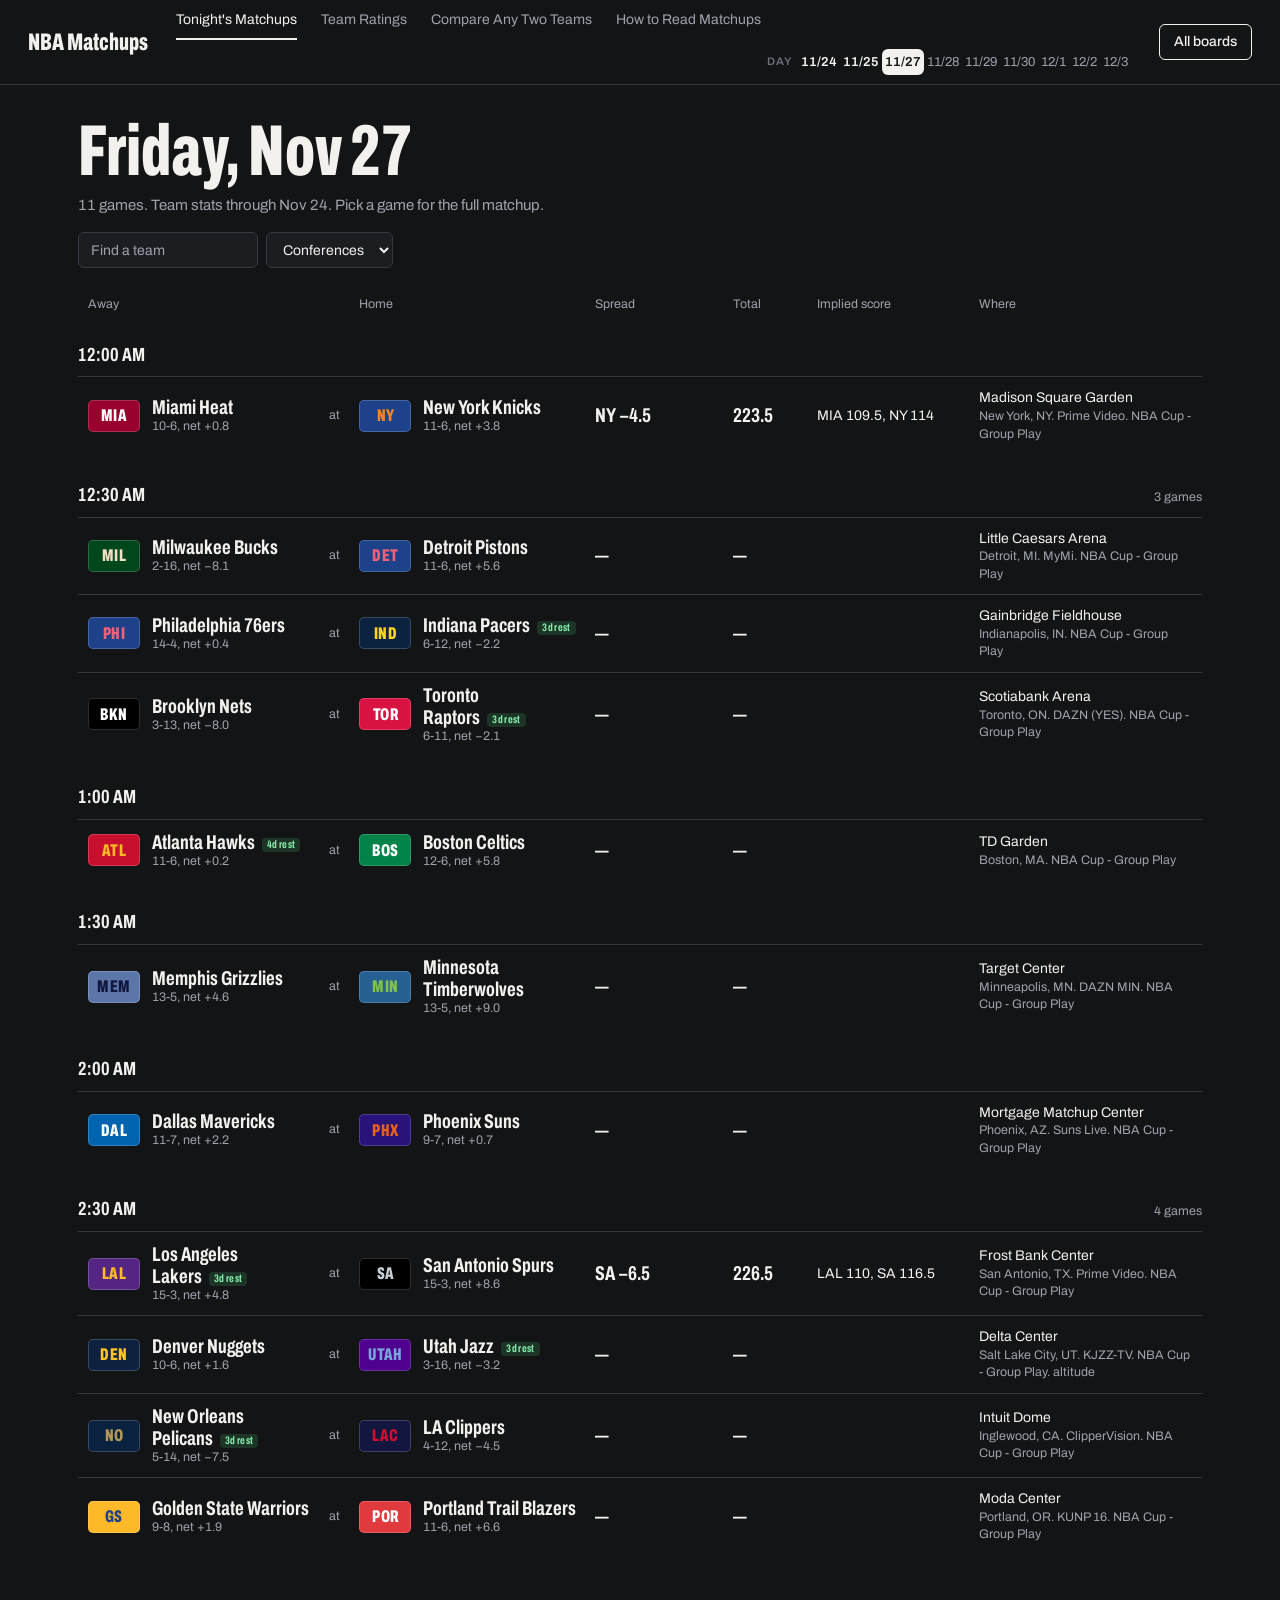
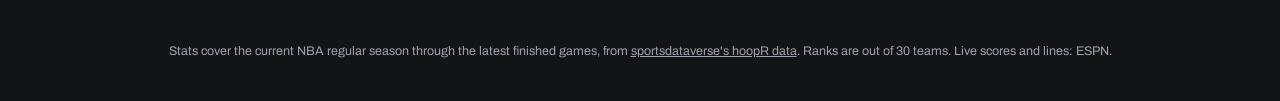
==== commit e5d1a9c1: "Load the site bar on every page Co-Authored-By: Claude Fable 5.2 <noreply@anthropic.com> Claude-Sess" ====
--- a/index.html
+++ b/index.html
@@ -16,6 +16,7 @@
 <link rel="stylesheet" href="nba.css?v=202611172030">
 </head>
 <body data-page="week">
+<script src="/site-bar.js" data-shell="2"></script>
 <header class="topbar">
   <h1><a href="index.html" class="home-link">NBA Matchups</a></h1>
   <nav class="topnav no-print">
